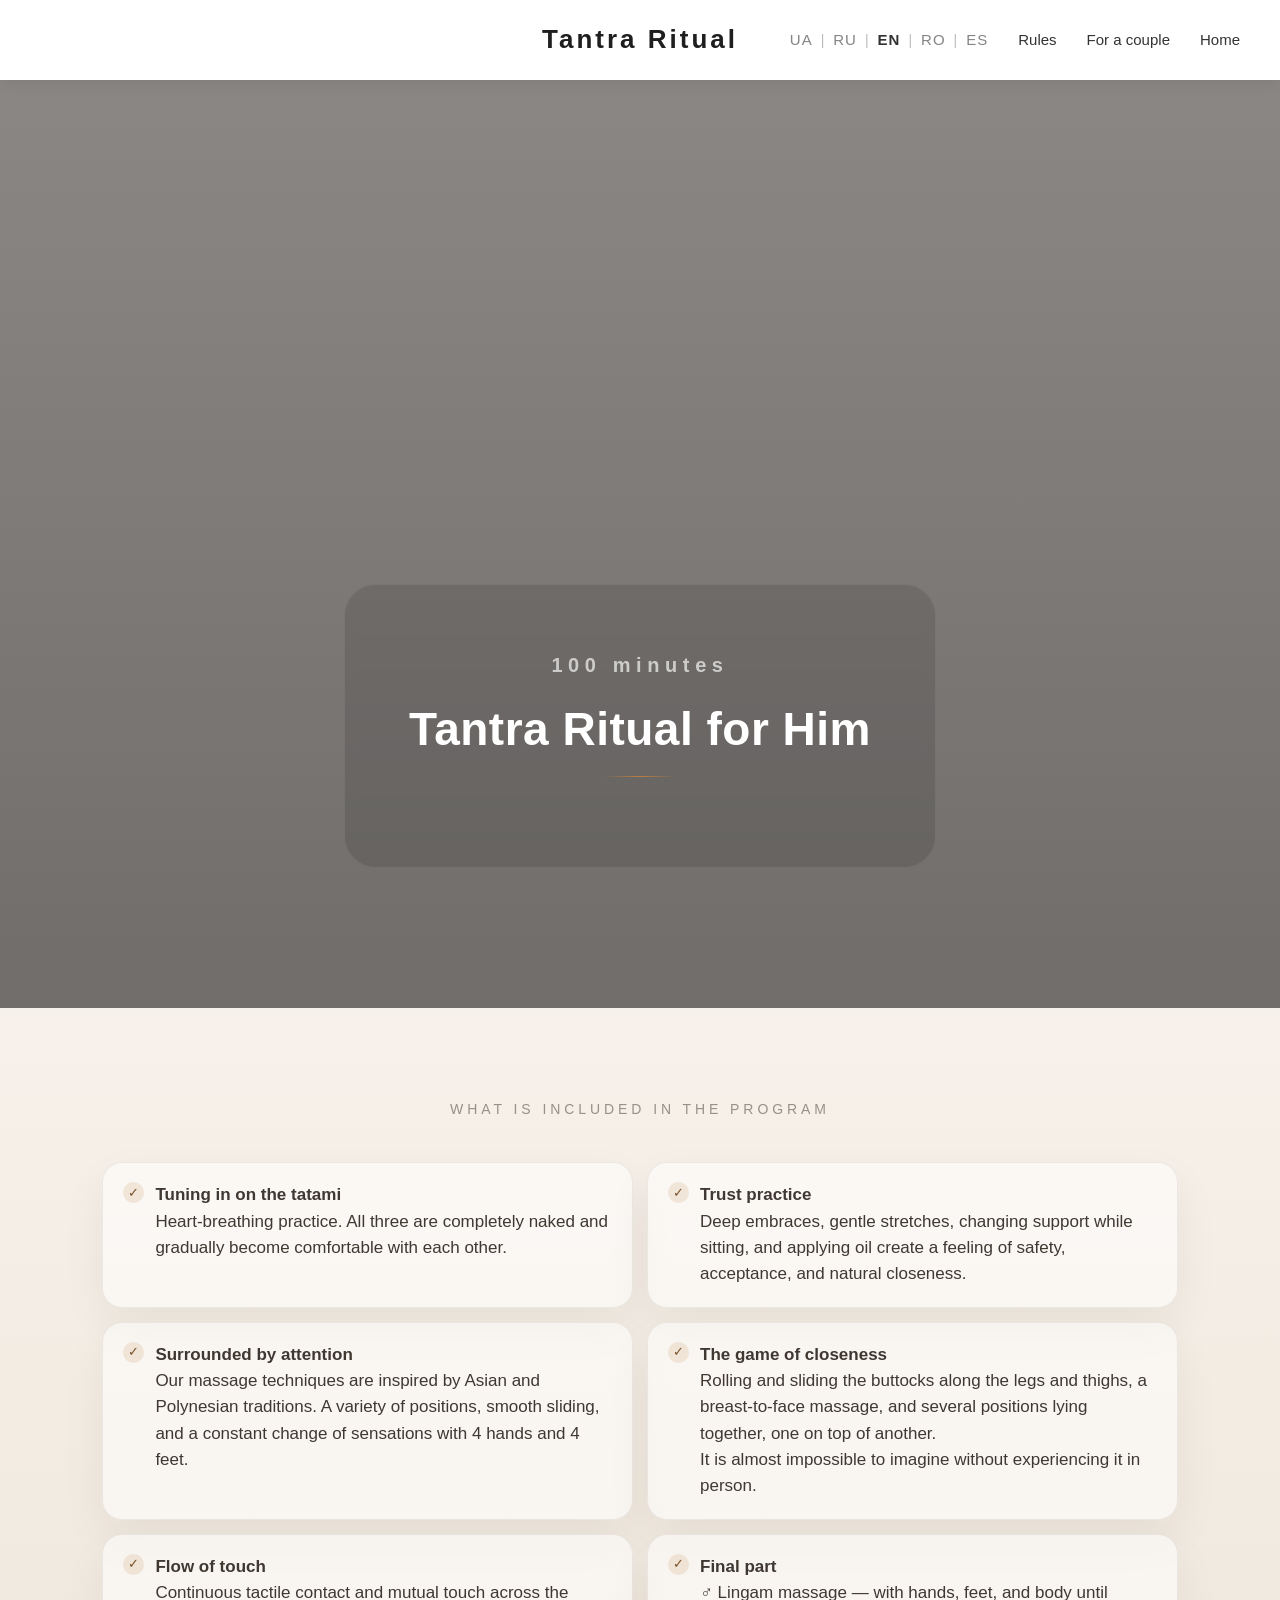
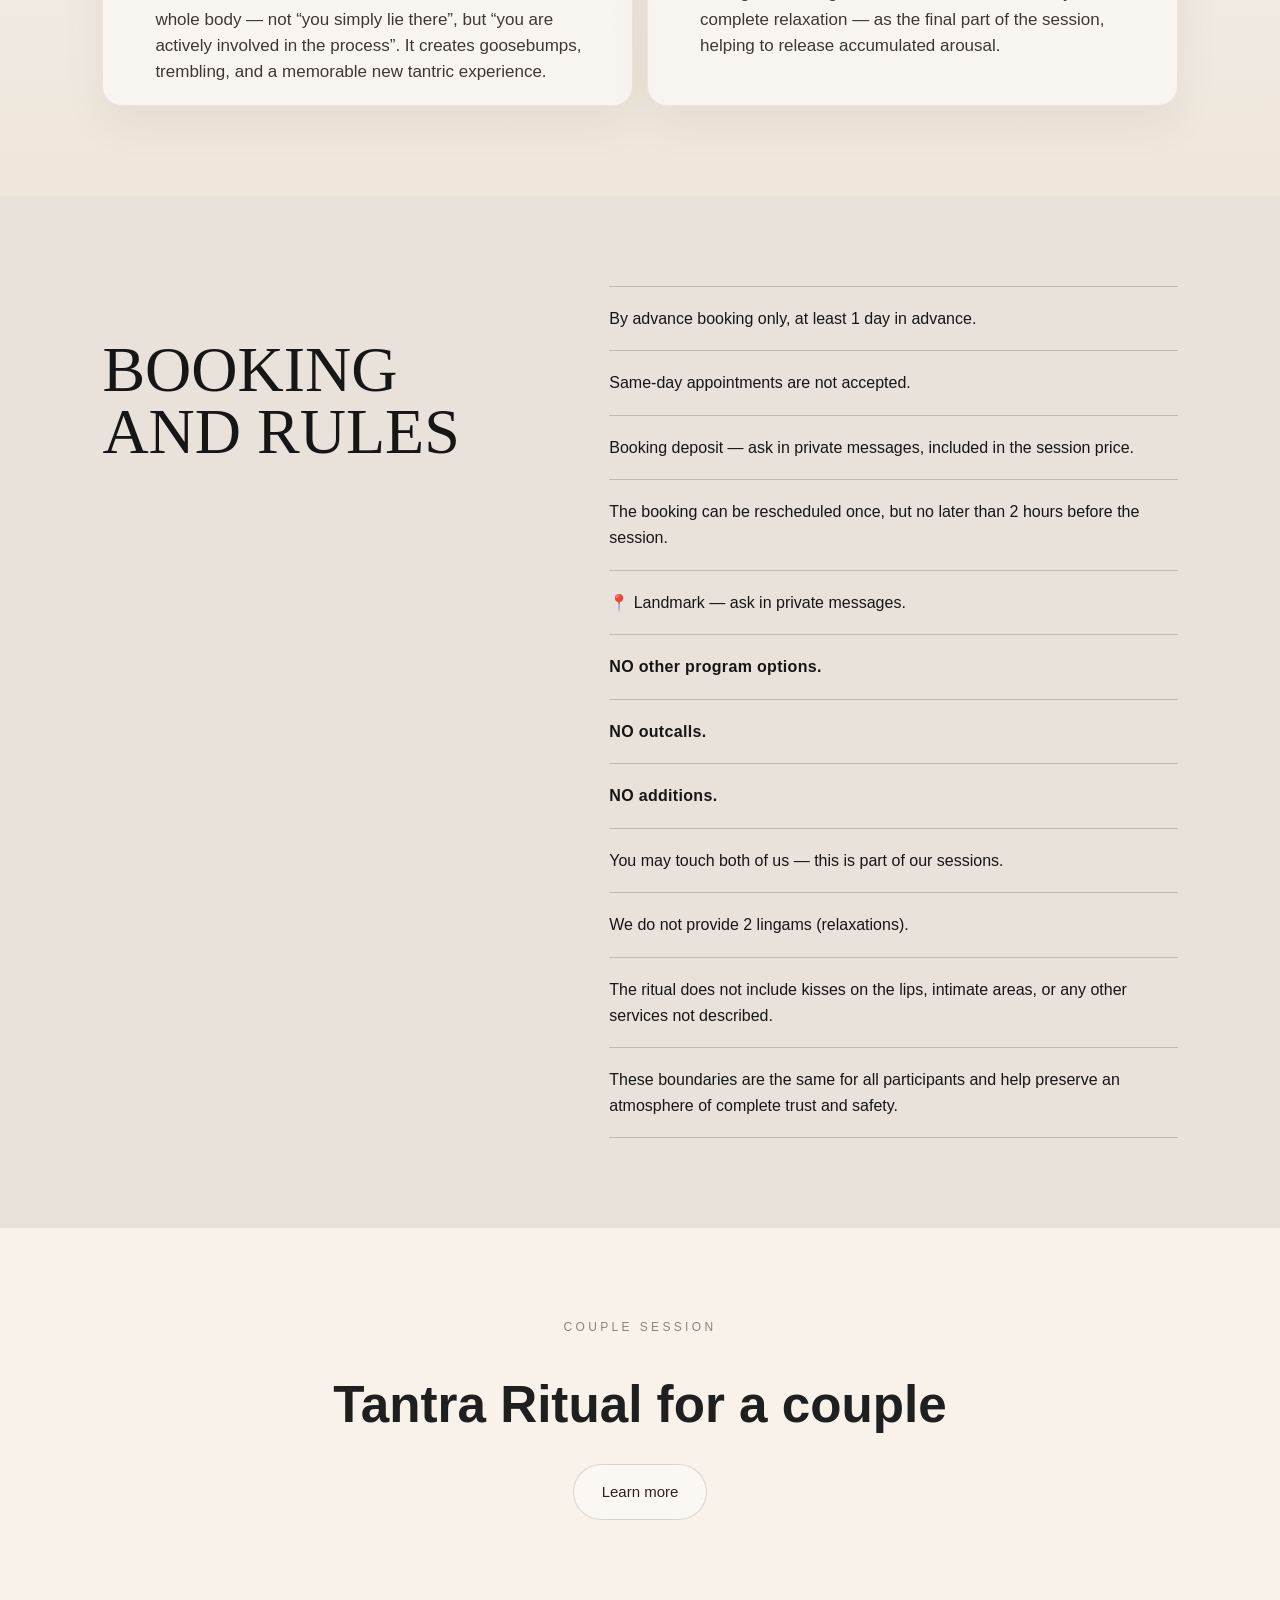
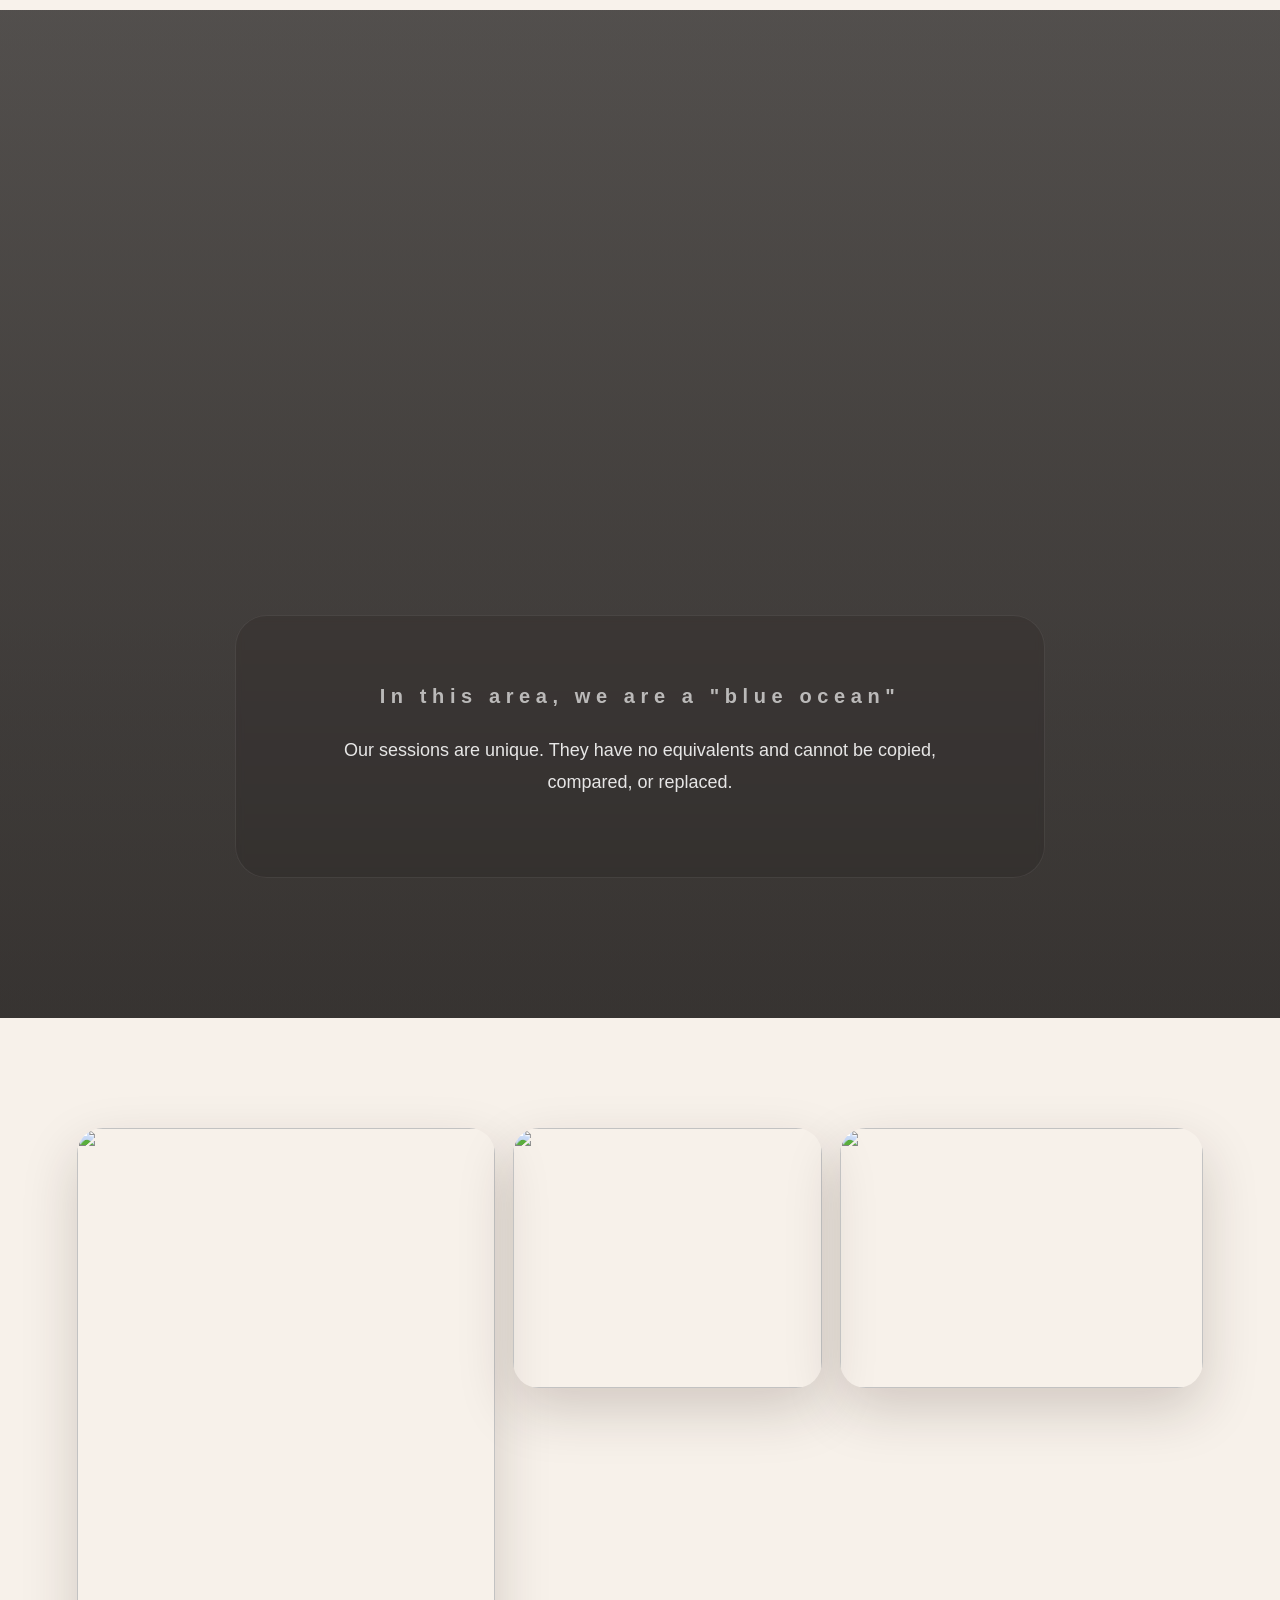
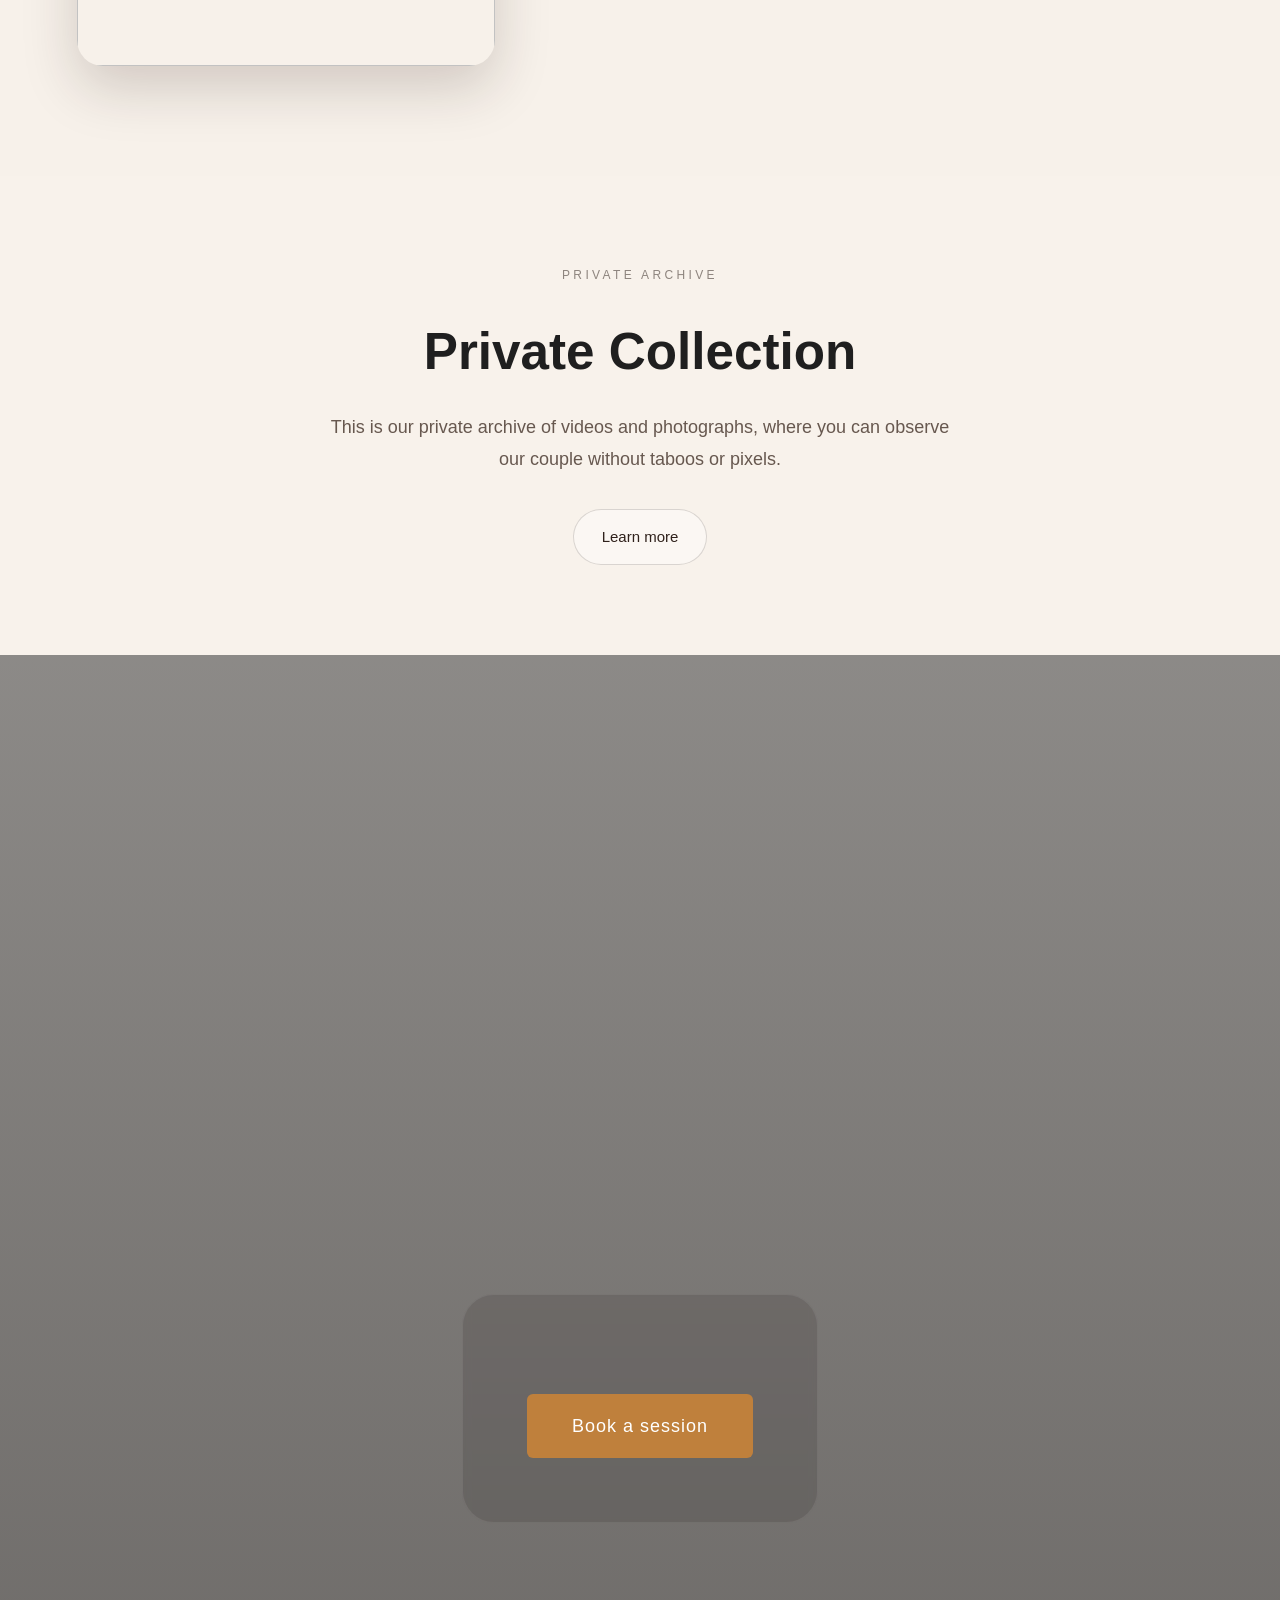
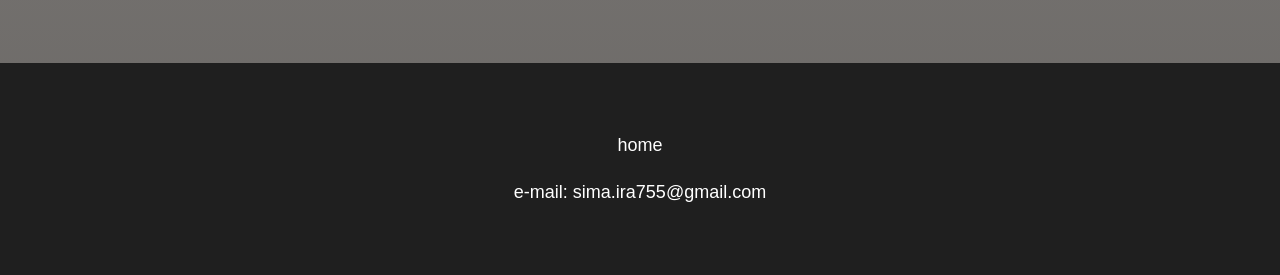
==== ritual_en.html @ 36a88353 "работа с мужским сайтом и для пары" ====
<!DOCTYPE html>
<html lang="en">

<head>
	<meta charset="UTF-8">
	<meta name="viewport" content="width=device-width, initial-scale=1.0">
	<title>Ritual – Tantra Ritual</title>
	<link rel="stylesheet" href="css/style.css">
	<link rel="icon" type="image/png" href="favicon.png">
	<link rel="apple-touch-icon" href="favicon.png">
</head>

<body>

	<!-- HEADER -->

	<header id="header">
		<div class="logo">Tantra Ritual</div>

		<nav class="burger-menu">
			<ul>
				<li class="lang-switch">
					<a href="ritual_ua.html">UA</a>
					<span>|</span>
					<a href="ritual.html">RU</a>
					<span>|</span>
					<a href="ritual_en.html" class="active">EN</a>
					<span>|</span>
					<a href="ritual_ro.html">RO</a>
					<span>|</span>
					<a href="ritual_es.html">ES</a>
				</li>

				<li><a href="#rules">Rules</a></li>
				<li><a href="#couple">For a couple</a></li>
				<li><a href="index_en.html">Home</a></li>
			</ul>
		</nav>

		<div class="burger">
			<div></div>
			<div></div>
			<div></div>
		</div>
	</header>


	<!-- PROGRAM -->

	<section class="video-sessions program-video-section">

		<video class="sessions-video sessions-video-desktop" autoplay muted loop playsinline preload="auto">
			<source src="assets/videos/video_extended_mob.mp4" type="video/mp4">
		</video>

		<video class="sessions-video sessions-video-mobile" autoplay muted loop playsinline preload="auto">
			<source src="assets/videos/video_extended_mob.mp4" type="video/mp4">
		</video>

		<div class="sessions-video-overlay"></div>

		<div class="session-block">
			<div class="session-text program-video-content">

				<div class="program-kicker">
					100 minutes
				</div>

				<h2>
					Tantra Ritual for Him
				</h2>

				<p class="telegram-accent">
					<!-- <strong>8500 UAH</strong> -->
				</p>

			</div>
		</div>
	</section>


	<!-- PROGRAM DETAILS -->

	<section class="program-details">

		<div class="program-details-inner">

			<div class="program-details-title">
				What is included in the program
			</div>

			<div class="program-points">

				<div>
					<strong>Tuning in on the tatami</strong>
					<br>
					Heart-breathing practice. All three are completely
					naked and gradually become comfortable with each other.
				</div>

				<div>
					<strong>Trust practice</strong>
					<br>
					Deep embraces, gentle stretches, changing support while
					sitting, and applying oil create a feeling of safety,
					acceptance, and natural closeness.
				</div>

				<div>
					<strong>Surrounded by attention</strong>
					<br>
					Our massage techniques are inspired by Asian and Polynesian
					traditions. A variety of positions, smooth sliding, and a
					constant change of sensations with 4 hands and 4 feet.
				</div>

				<div>
					<strong>The game of closeness</strong>
					<br>
					Rolling and sliding the buttocks along the legs and thighs,
					a breast-to-face massage, and several positions lying
					together, one on top of another.
					<br>
					It is almost impossible to imagine without experiencing it
					in person.
				</div>

				<div>
					<strong>Flow of touch</strong>
					<br>
					Continuous tactile contact and mutual touch across the whole
					body — not “you simply lie there”, but “you are actively
					involved in the process”.
					It creates goosebumps, trembling, and a memorable new
					tantric experience.
				</div>

				<div>
					<strong>Final part</strong>
					<br>
					♂️ Lingam massage — with hands, feet, and body until complete
					relaxation — as the final part of the session, helping to
					release accumulated arousal.
				</div>

			</div>
		</div>
	</section>


	<!-- BOOKING RULES -->

	<section class="rules section" id="rules">

		<div class="rules-grid">

			<div class="rules-main">
				<h2>
					BOOKING<br>AND RULES
				</h2>
			</div>

			<div class="rules-list">

				<div class="rule">
					By advance booking only,
					at least 1 day in advance.
				</div>

				<div class="rule">
					Same-day appointments are not accepted.
				</div>

				<div class="rule">
					Booking deposit — ask in private messages, included in the session price.
				</div>

				<div class="rule">
					The booking can be rescheduled once, but no later
					than 2 hours before the session.
				</div>

				<div class="rule">
					📍 Landmark — ask in private messages.
				</div>

				<div class="rule strong">
					NO other program options.
				</div>

				<div class="rule strong">
					NO outcalls.
				</div>

				<div class="rule strong">
					NO additions.
				</div>

				<div class="rule">
					You may touch both of us — this is part
					of our sessions.
				</div>

				<div class="rule">
					We do not provide 2 lingams (relaxations).
				</div>

				<div class="rule">
					The ritual does not include kisses on the lips,
					intimate areas, or any other services not described.
				</div>

				<div class="rule">
					These boundaries are the same for all participants
					and help preserve an atmosphere of complete
					trust and safety.
				</div>

			</div>
		</div>
	</section>


	<!-- COUPLE SESSION -->

	<section class="archive-promo" id="couple">

		<div class="archive-promo-inner">

			<div class="hero-kicker">
				couple session
			</div>

			<h2>
				Tantra Ritual
				for a couple
			</h2>

			<a href="couple_en.html" class="btn-secondary">
				Learn more
			</a>

		</div>
	</section>


	<!-- VIDEO -->

	<section class="video-sessions program-video-section">

		<video class="sessions-video sessions-video-desktop" autoplay muted loop playsinline preload="auto">
			<source src="assets/videos/video_sensual_mob.mp4" type="video/mp4">
		</video>

		<video class="sessions-video sessions-video-mobile" autoplay muted loop playsinline preload="auto">
			<source src="assets/videos/video_sensual_mob.mp4" type="video/mp4">
		</video>

		<div class="sessions-video-overlay"></div>
		<div class="sessions-video-overlay"></div>

		<div class="session-block">

			<div class="session-text program-video-content">

				<div class="program-kicker">
					In this area, we are a "blue ocean"
				</div>

				<p class="telegram-accent">
				<p>
					Our sessions are unique. They have no equivalents and
					cannot be copied, compared, or replaced.
				</p>
				</p>

			</div>
		</div>
	</section>


	<!-- GALLERY -->

	<section class="gallery-section">

		<div class="gallery">
			<img src="assets/images/gallery10.jpg">
			<img src="assets/images/gallery1.jpg">
			<img src="assets/images/gallery16.jpg">
		</div>

	</section>


	<!-- PRIVATE ARCHIVE -->

	<section class="archive-promo">

		<div class="archive-promo-inner">

			<div class="hero-kicker">
				private archive
			</div>

			<h2>
				Private Collection
			</h2>

			<p>
				This is our private archive of videos and photographs,
				where you can observe our couple without taboos or pixels.
			</p>

			<a href="archive_en.html" class="btn-secondary">
				Learn more
			</a>

		</div>
	</section>


	<!-- FINAL VIDEO -->

	<section class="video-sessions program-video-section">

		<video class="sessions-video sessions-video-desktop" autoplay muted loop playsinline preload="auto">
			<source src="assets/videos/fireplace.mp4" type="video/mp4">
		</video>

		<video class="sessions-video sessions-video-mobile" autoplay muted loop playsinline preload="auto">
			<source src="assets/videos/fireplace.mp4" type="video/mp4">
		</video>

		<div class="sessions-video-overlay"></div>

		<div class="session-block">

			<div class="session-text">

				<a href="https://www.instagram.com/tantraritualspace/" class="btn-read" target="_blank">
					Book a session
				</a>

			</div>
		</div>
	</section>


	<!-- FOOTER -->

	<footer>

		<p>
			<a href="index_en.html">
				home
			</a>
		</p>

		<p>
			<a href="mailto:sima.ira755@gmail.com">
				e-mail: sima.ira755@gmail.com
			</a>
		</p>

	</footer>


	<script src="js/script.js"></script>

</body>

</html>
---- css/style.css ----
/* ===== ОБЩИЕ СТИЛИ ===== */
body {
  font-family: 'Helvetica Neue', Arial, sans-serif;
  margin: 0;
  background: #f7f6f3;
  color: #1f1f1f;
  line-height: 1.6;
}

section {
  padding: 90px 8%;
}

/* ===== HEADER ===== */

header {
  position: fixed;
  top: 0;
  left: 0;
  width: 100%;
  background: white;
  display: flex;
  align-items: center;
  justify-content: center;
  height: 80px;
  z-index: 1000;
  box-shadow: 0 3px 15px rgba(0, 0, 0, 0.08);
}

html {
  scroll-behavior: smooth;
}

.logo {
  position: absolute;
  left: 50%;
  transform: translateX(-50%);
  font-size: 26px;
  letter-spacing: 3px;
  font-weight: 600;
}

nav {
  position: absolute;
  right: 40px;
}

nav ul {
  display: flex;
  gap: 30px;
  list-style: none;
  padding: 0;
  margin: 0;
}

nav a {
  text-decoration: none;
  color: #333;
  font-size: 15px;
}

nav a:hover {
  opacity: 0.6;
}
/* ===== Lang switch ===== */
.lang-switch {
  display: flex;
  align-items: center;
  gap: 8px;
  font-size: 14px;
  letter-spacing: 1px;
}

.lang-switch a {
  text-decoration: none;
  color: #333;
  opacity: 0.6;
  transition: 0.3s;
}

.lang-switch a:hover {
  opacity: 1;
}

.lang-switch span {
  opacity: 0.3;
}

.lang-switch a.active {
  opacity: 1;
  font-weight: 600;
}

/* ===== HERO ===== */

.hero {
  position: relative;
  min-height: 100vh;
  margin-top: 80px;
  padding: 40px 20px;
  display: flex;
  align-items: center;
  justify-content: center;
  text-align: center;
  background-size: cover;
  background-position: center;
  background-repeat: no-repeat;
  overflow: hidden;
}

.hero-overlay {
  position: absolute;
  inset: 0;
  background: linear-gradient(
    to bottom,
    rgba(0, 0, 0, 0.32),
    rgba(0, 0, 0, 0.42)
  );
  z-index: 1;
}

.hero-content {
  position: relative;
  z-index: 2;
  max-width: 980px;
  color: #ffffff;
}

.hero h1 {
  margin: 0 0 28px;
  font-size: 72px;
  line-height: 1.05;
  font-weight: 600;
  letter-spacing: 1px;
  text-transform: uppercase;
  text-shadow: 0 4px 20px rgba(0, 0, 0, 0.35);
}

.hero p {
  margin: 0 auto;
  max-width: 760px;
  font-size: 24px;
  line-height: 1.65;
  font-weight: 400;
  text-shadow: 0 2px 14px rgba(0, 0, 0, 0.3);
}

.btn-instagram {
  display: inline-block;
  margin-top: 36px;
  padding: 18px 42px;
  background: rgba(22, 22, 22, 0.9);
  color: #ffffff;
  font-size: 18px;
  font-weight: 500;
  letter-spacing: 0.5px;
  text-decoration: none;
  border: 1px solid rgba(255, 255, 255, 0.18);
  border-radius: 4px;
  transition: 0.25s ease;
}

.btn-instagram:hover {
  background: #111111;
  transform: translateY(-2px);
}

@media (max-width: 900px) {
  .hero {
    min-height: 88vh;
    padding: 32px 18px;
  }

  .hero-content {
    max-width: 100%;
  }

  .hero h1 {
    font-size: 42px;
    line-height: 1.08;
    margin-bottom: 22px;
  }

  .hero p {
    font-size: 18px;
    line-height: 1.55;
    max-width: 100%;
  }

  .btn-instagram {
    margin-top: 28px;
    padding: 16px 30px;
    font-size: 16px;
  }
}

.hero {
  position: relative;
  overflow: hidden;
}

.hero::before {
  content: '';
  position: absolute;
  top: 0;
  left: 0;
  width: 100%;
  height: 100%;
  background: linear-gradient(
    to bottom,
    rgba(0, 0, 0, 0.25),
    rgba(0, 0, 0, 0.55)
  );
  z-index: 1;
}

.hero h1 {
  position: relative;
  z-index: 2;
  font-weight: 500;
  letter-spacing: 2px;
}

/* ===== ABOUT ===== */

.about {
  background: white;
  text-align: center;
}

.about p {
  font-size: 20px;
  max-width: 850px;
  margin: auto;
  margin-bottom: 25px;
}

.about-photos {
  display: flex;
  gap: 30px;
  justify-content: center;
  margin-top: 40px;
}

.about-photos img {
  width: 320px;
  height: 420px;
  object-fit: cover;
}

/* ===== SESSION ===== */

.sessions {
  position: relative;
  background-color: #110f0bc0;
  background-size: cover;
  background-position: center center;
  background-repeat: no-repeat;
  padding: 120px 8%;
  overflow: hidden;
}

.session-block {
  display: flex;
  align-items: center;
  gap: 60px;
  max-width: 1200px;
  margin: auto;
  margin-bottom: 50px;
}

.session-block img {
  width: 620px;
  height: 420px;
  object-fit: cover;
}

.session-text {
  max-width: 760px;
  margin: 0 auto;
  text-align: center;
  color: #f5f1ea;
}

.session-text h2 {
  font-size: 46px;
  line-height: 1.15;
  margin: 0 0 18px;
  font-weight: 600;
  letter-spacing: 0.5px;
  color: #ffffff;
}

.session-text p {
  font-size: 22px;
  line-height: 1.8;
  margin: 14px auto;
  color: rgba(255, 255, 255, 0.88);
  max-width: 680px;
}

.btn-read {
  display: inline-block;
  margin-top: 35px;
  padding: 18px 45px;
  background: #bf803c;
  color: white;
  font-size: 18px;
  letter-spacing: 1px;
  border-radius: 6px;
  transition: 0.3s;
  text-decoration: none;
}

.btn-read:hover {
  background: #000;
}

.gallery-section {
  background: #f7f1ea;
  padding: 110px 6%;
  overflow: hidden;
}

.gallery-title {
  text-align: center;
  font-size: clamp(34px, 5vw, 58px);
  line-height: 1.05;
  margin: 0 auto 60px;
  color: #1f1713;
  letter-spacing: -1px;
}

.gallery {
  max-width: 1380px;
  margin: 0 auto;
  display: grid;
  grid-template-columns: 1.15fr 0.85fr 1fr;
  grid-auto-rows: 260px;
  gap: 18px;
}

.gallery img {
  width: 100%;
  height: 100%;
  object-fit: cover;
  cursor: pointer;
  border-radius: 26px;
  box-shadow: 0 22px 55px rgba(42, 24, 15, 0.18);
  transition:
    transform 0.45s ease,
    box-shadow 0.45s ease,
    filter 0.45s ease;
  filter: saturate(0.95) contrast(1.03);
}

.gallery img:hover {
  transform: translateY(-6px) scale(1.015);
  box-shadow: 0 34px 75px rgba(42, 24, 15, 0.28);
  filter: saturate(1.05) contrast(1.06);
}

.gallery img:nth-child(1) {
  grid-row: span 2;
}

.gallery img:nth-child(4) {
  grid-column: span 2;
}

.gallery img:nth-child(7) {
  grid-row: span 2;
}

/* ===== PREMIUM MOBILE GALLERY ===== */

@media (max-width: 900px) {
  .gallery-section {
    padding: 78px 0 86px;
  }

  .gallery-title {
    padding: 0 22px;
    margin-bottom: 34px;
    font-size: 36px;
  }

  .gallery {
    display: flex;
    gap: 16px;
    max-width: none;
    margin: 0;
    padding: 0 22px 18px;
    overflow-x: auto;
    scroll-snap-type: x mandatory;
    -webkit-overflow-scrolling: touch;
  }

  .gallery::-webkit-scrollbar {
    display: none;
  }

  .gallery img {
    flex: 0 0 82%;
    height: 72vh;
    min-height: 620px;
    max-height: 820px;
    border-radius: 28px;
    scroll-snap-align: center;
    box-shadow: 0 24px 55px rgba(42, 24, 15, 0.24);
  }

  .gallery img:nth-child(1),
  .gallery img:nth-child(4),
  .gallery img:nth-child(7) {
    grid-row: auto;
    grid-column: auto;
  }
}

@media (max-width: 480px) {
  .gallery img {
    flex-basis: 86%;
    height: 76vh;
    min-height: 640px;
    max-height: 860px;
  }
}

/* ===== PREMIUM LIGHTBOX ===== */

.lightbox {
  position: fixed;
  inset: 0;
  background: rgba(9, 7, 6, 0.94);
  backdrop-filter: blur(10px);
  -webkit-backdrop-filter: blur(10px);
  display: none;
  align-items: center;
  justify-content: center;
  z-index: 2000;
  padding: 24px;
}

.lightbox.active {
  display: flex;
}

.lightbox img {
  max-width: min(92vw, 1100px);
  max-height: 86vh;
  object-fit: contain;
  border-radius: 24px;
  box-shadow: 0 35px 90px rgba(0, 0, 0, 0.55);
}

.lightbox-close,
.lightbox-prev,
.lightbox-next {
  position: fixed;
  border: none;
  background: rgba(255, 255, 255, 0.12);
  color: white;
  cursor: pointer;
  z-index: 2001;
  backdrop-filter: blur(8px);
  -webkit-backdrop-filter: blur(8px);
  transition: 0.25s ease;
}

.lightbox-close:hover,
.lightbox-prev:hover,
.lightbox-next:hover {
  background: rgba(255, 255, 255, 0.22);
}

.lightbox-close {
  top: 24px;
  right: 24px;
  width: 46px;
  height: 46px;
  border-radius: 50%;
  font-size: 28px;
  line-height: 1;
}

.lightbox-prev,
.lightbox-next {
  top: 50%;
  transform: translateY(-50%);
  width: 52px;
  height: 70px;
  border-radius: 999px;
  font-size: 34px;
}

.lightbox-prev {
  left: 24px;
}

.lightbox-next {
  right: 24px;
}

.lightbox-counter {
  position: fixed;
  bottom: 24px;
  left: 50%;
  transform: translateX(-50%);
  color: rgba(255, 255, 255, 0.72);
  font-size: 15px;
  letter-spacing: 1px;
}

@media (max-width: 700px) {
  .lightbox {
    padding: 14px;
  }

  .lightbox img {
    max-width: 94vw;
    max-height: 78vh;
    border-radius: 20px;
  }

  .lightbox-prev,
  .lightbox-next {
    width: 44px;
    height: 58px;
    font-size: 28px;
  }

  .lightbox-prev {
    left: 10px;
  }

  .lightbox-next {
    right: 10px;
  }

  .lightbox-close {
    top: 14px;
    right: 14px;
  }
}
/* ===== FAQ ===== */

.faq {
  background: #1f1f1f;
  color: #f4f4f4;
  max-width: 1680px;
  margin: 0; /* ключевая строка */
  padding: 100px 60px;
  border-radius: 0;
}

.faq h2 {
  font-size: 36px;
  margin-bottom: 50px;
  text-align: center;
  letter-spacing: 1px;
}

/* карточка вопроса */

.faq-item {
  border-bottom: 1px solid rgba(255, 255, 255, 0.15);
}

/* кнопка вопроса */

.faq-question {
  font-size: 20px;
  padding: 22px 0;
  background: none;
  border: none;
  width: 100%;
  text-align: left;
  cursor: pointer;
  color: #f4f4f4;
  display: flex;
  justify-content: space-between;
  align-items: center;
  transition: 0.3s;
}

.faq-question:hover {
  color: #ffffff;
  opacity: 0.85;
}

/* ответ */

.faq-answer {
  font-size: 18px;
  line-height: 1.6;
  padding: 0 0 25px 0;
  display: none;
  color: #d8d8d8;
}

/* состояние открытого блока */

.faq-item.active .faq-question {
  color: #ffffff;
}

.faq-item.active {
  background: rgba(255, 255, 255, 0.04);
  padding-left: 10px;
  border-left: 3px solid rgba(255, 255, 255, 0.3);
}

/* Instagram кнопка */

.faq .btn-instagram {
  display: block;
  margin: 60px auto 0;
  width: fit-content;
}
/* ===== HERO WIDE ===== */

.hero-wide {
  position: relative;
}

.hero-wide img {
  width: 100%;
  height: 520px;
  object-fit: cover;
}

/* ===== SESSION ===== */

.session-text h2::after {
  content: '';
  display: block;
  width: 72px;
  height: 1px;
  background: linear-gradient(
    to right,
    rgba(191, 128, 60, 0),
    rgba(191, 128, 60, 0.95),
    rgba(191, 128, 60, 0)
  );
  margin: 20px auto 0;
}

/* ===== RITUAL INFO ===== */

.ritual-info {
  background: linear-gradient(135deg, #e9dccf 0%, #dbc8b6 45%, #cbb29a 100%);

  color: #2b1d16;

  padding: 120px 8%;

  margin: 0;
}

.ritual-info-title {
  font-size: 42px;
  line-height: 1.18;
  text-align: center;
  max-width: 980px;
  margin: 0 auto 80px;
  font-weight: 500;
  letter-spacing: 0.3px;
  color: #2b1d16;
}

.ritual-info-grid {
  display: grid;
  grid-template-columns: repeat(2, minmax(0, 1fr));
  gap: 28px;
  max-width: 1280px;
  margin: 0 auto;
}

.ritual-info-card {
  background: rgba(255, 250, 245, 0.42);

  border: 1px solid rgba(59, 37, 26, 0.12);

  padding: 34px 34px 30px;

  border-radius: 24px;

  backdrop-filter: blur(6px);
  -webkit-backdrop-filter: blur(6px);

  box-shadow: 0 18px 55px rgba(49, 28, 18, 0.08);

  transition:
    transform 0.3s ease,
    border-color 0.3s ease,
    background 0.3s ease;
}

.ritual-info-card:hover {
  transform: translateY(-4px);
  background: rgba(255, 255, 255, 0.06);
  border-color: rgba(191, 128, 60, 0.35);
}

.ritual-info-card h3 {
  margin: 0 0 22px;
  font-size: 24px;
  line-height: 1.25;
  font-weight: 500;
  color: #2b1d16;
  letter-spacing: 0.2px;
}

.ritual-info-card h3::after {
  content: '';
  display: block;
  width: 44px;
  height: 1px;
  background: #bf803c;
  margin-top: 12px;
}

.ritual-info-card li {
  margin: 0 0 14px;
  font-size: 18px;
  line-height: 1.75;
  color: rgba(43, 29, 22, 0.78);
}

.ritual-info .btn-instagram {
  display: block;
  margin: 72px auto 0;
  width: fit-content;
}

@media (max-width: 900px) {
  .ritual-info {
    padding: 84px 20px;
  }

  .ritual-info-title {
    font-size: 34px;
    line-height: 1.22;
    margin-bottom: 42px;
  }

  .ritual-info-grid {
    grid-template-columns: 1fr;
    gap: 18px;
  }

  .ritual-info-card {
    padding: 24px 22px;
  }

  .ritual-info-card h3 {
    font-size: 21px;
    margin-bottom: 18px;
  }

  .ritual-info-card li {
    font-size: 18px;
    line-height: 1.65;
  }
}
/* ===== FOOTER ===== */

footer {
  background: #1f1f1f;
  color: white;
  text-align: center;
  padding: 50px;
  font-size: 18px;
}

footer a {
  color: white;
  text-decoration: none;
}

/* ===== MOBILE ===== */

@media (max-width: 900px) {
  nav ul {
    display: none;
  }

  .burger {
    position: absolute;
    right: 25px;
    cursor: pointer;
  }

  .burger div {
    width: 25px;
    height: 3px;
    background: #000;
    margin: 5px;
  }

  .hero h1 {
    font-size: 38px;
  }

  .hero p {
    font-size: 18px;
  }

  .about-photos {
    flex-direction: column;
    align-items: center;
  }

  .session-block {
    flex-direction: column;
    text-align: center;
  }

  .gallery {
    grid-template-columns: repeat(3, 1fr);
    gap: 8px;
  }

  .gallery img {
    height: 160px;
  }
}

/* BURGER MENU */

.nav-open {
  display: flex !important;
  flex-direction: column;
  position: absolute;
  top: 80px;
  right: 20px;
  background: white;
  padding: 30px;
  gap: 20px;
  box-shadow: 0 10px 30px rgba(0, 0, 0, 0.15);
}

/* LIGHTBOX */

/* .lightbox {
  position: fixed;
  top: 0;
  left: 0;
  width: 100%;
  height: 100%;
  background: rgba(0, 0, 0, 0.9);
  display: none;
  align-items: center;
  justify-content: center;
  z-index: 2000;
}

.lightbox img {
  max-width: 90%;
  max-height: 90%;
} */

/* SCROLL ANIMATION */

.hidden {
  opacity: 0;
  transform: translateY(40px);
  transition: 0.7s;
}

.visible {
  opacity: 1;
  transform: translateY(0);
}

/* SCROLL TOP */

.to-top {
  position: fixed;
  bottom: 40px;
  right: 40px;
  width: 50px;
  height: 50px;
  background: black;
  color: white;
  display: none;
  align-items: center;
  justify-content: center;
  cursor: pointer;
  font-size: 20px;
}

===== TELEGRAM SECTION ===== .telegram-section {
  position: relative;
  background-size: cover;
  background-position: center;
  background-repeat: no-repeat;
  padding: 120px 20px;
  overflow: hidden;
  text-align: center;
}

.telegram-overlay {
  position: absolute;
  inset: 0;
  background: rgba(0, 0, 0, 0.48);
  z-index: 1;
}

.telegram-content {
  position: relative;
  z-index: 2;
  max-width: 980px;
  margin: 0 auto;
}

.telegram-section .gallery-title {
  color: #ffffff;
  font-size: 56px;
  line-height: 1.1;
  margin: 0 auto 38px;
  max-width: 900px;
}

.telegram-text-box {
  max-width: 860px;
  margin: 0 auto 34px;
  padding: 34px 38px;
  background: rgba(0, 0, 0, 0.22);
  backdrop-filter: blur(4px);
  -webkit-backdrop-filter: blur(4px);
  border: 1px solid rgba(255, 255, 255, 0.14);
  border-radius: 8px;
}

.telegram-text-box p {
  margin: 0 0 22px;
  font-size: 22px;
  line-height: 1.75;
  color: rgba(255, 255, 255, 0.95);
  text-shadow: 0 2px 12px rgba(0, 0, 0, 0.35);
}

.telegram-text-box p:last-child {
  margin-bottom: 0;
}

.telegram-accent {
  font-size: 24px;
  letter-spacing: 1.4px;
  text-transform: uppercase;
  color: #ffffff;
}

.telegram-section .btn-read {
  margin-top: 8px;
  padding: 18px 42px;
  background: #bf803c;
  color: #ffffff;
  border-radius: 4px;
  font-size: 18px;
  letter-spacing: 0.6px;
  text-decoration: none;
  transition: 0.25s ease;
}

.telegram-section .btn-read:hover {
  background: #a56d31;
  transform: translateY(-2px);
}

@media (max-width: 900px) {
  .telegram-section {
    padding: 84px 18px;
  }

  .telegram-section .gallery-title {
    font-size: 34px;
    margin-bottom: 26px;
  }

  .telegram-text-box {
    padding: 24px 20px;
  }

  .telegram-text-box p {
    font-size: 18px;
    line-height: 1.65;
    margin-bottom: 18px;
  }

  .telegram-accent {
    font-size: 20px;
    letter-spacing: 1px;
  }

  .telegram-section .btn-read {
    padding: 16px 30px;
    font-size: 16px;
  }
}

/* ===== PREMIUM RITUAL TEXT BLOCKS ===== */

.ritual-section,
.programs,
.program-section,
.ritual-programs {
  max-width: 1180px;
  margin-left: auto;
  margin-right: auto;
}

.ritual-section h2,
.program-section h2,
.ritual-programs h2 {
  text-align: left;
}

.ritual-section ul,
.program-section ul,
.ritual-programs ul,
.features ul,
.audience ul {
  list-style: none;
  padding: 0;
  margin: 34px auto 0;
  max-width: 880px;
  display: grid;
  gap: 14px;
}

.ritual-section li,
.program-section li,
.ritual-programs li,
.features li,
.audience li {
  position: relative;
  padding: 22px 26px 22px 62px;
  border-radius: 24px;

  background: linear-gradient(
    135deg,
    rgba(255, 255, 255, 0.58),
    rgba(255, 255, 255, 0.25)
  );

  border: 1px solid rgba(86, 54, 34, 0.12);
  box-shadow: 0 18px 45px rgba(49, 28, 18, 0.08);

  font-size: clamp(17px, 1.1vw, 20px);
  line-height: 1.65;
  text-align: left;
  color: rgba(32, 24, 21, 0.86);
}

.ritual-section li::before,
.program-section li::before,
.ritual-programs li::before,
.features li::before,
.audience li::before {
  content: '✓';

  position: absolute;
  left: 24px;
  top: 22px;

  width: 24px;
  height: 24px;
  border-radius: 50%;

  display: flex;
  align-items: center;
  justify-content: center;

  background: rgba(70, 42, 28, 0.1);
  color: #4a2f22;

  font-size: 14px;
  font-weight: 500;
}

/* Если галочки написаны прямо текстом, делаем строку аккуратнее */
.ritual-section p,
.program-section p,
.ritual-programs p {
  text-align: left;
}

/* /* ===== MOBILE PREMIUM LISTS ===== */

/* ===== PROGRAM SCENE — PREMIUM VISUAL LIST ===== */

.sessions.program-scene {
  min-height: 100vh;
  padding: 150px 8%;
  display: flex;
  align-items: center;
  justify-content: center;
}

.program-panel {
  max-width: 980px;
  padding: clamp(34px, 5vw, 72px);
  border-radius: 34px;
  background: rgba(17, 12, 10, 0.18);

  backdrop-filter: blur(4px);
  -webkit-backdrop-filter: blur(4px);
  border: 1px solid rgba(255, 255, 255, 0.13);
  box-shadow: 0 34px 90px rgba(0, 0, 0, 0.28);
}

.program-kicker {
  margin-bottom: 22px;
  font-size: 20px;
  font-weight: bolder;
  letter-spacing: 0.28em;
  color: rgba(255, 255, 255, 0.66);
}

.program-panel h2 {
  margin-bottom: 24px;
}

.program-panel .telegram-accent {
  margin-bottom: 42px;
}

.program-points {
  display: grid;
  grid-template-columns: 1fr 1fr;
  gap: 14px;
  text-align: left;
}

.program-points div {
  position: relative;
  padding: 19px 20px 19px 52px;
  border-radius: 20px;
  background: rgba(255, 255, 255, 0.075);
  border: 1px solid rgba(255, 255, 255, 0.11);
  color: rgba(255, 255, 255, 0.88);
  font-size: 17px;
  line-height: 1.55;
}

.program-points div::before {
  content: '✓';
  position: absolute;
  left: 20px;
  top: 19px;
  width: 21px;
  height: 21px;
  border-radius: 50%;
  display: flex;
  align-items: center;
  justify-content: center;
  background: rgba(191, 128, 60, 0.22);
  color: #f4c27f;
  font-size: 13px;
}

@media (max-width: 900px) {
  .sessions.program-scene {
    min-height: auto;
    padding: 96px 18px;
  }

  .program-panel {
    padding: 30px 20px;
    border-radius: 28px;
  }

  .program-points {
    grid-template-columns: 1fr;
  }

  .program-points div {
    padding: 18px 18px 18px 48px;
    font-size: 16px;
  }
}

/* ===== FINAL EDITORIAL HERO ===== */

.hero-editorial {
  min-height: calc(100vh - 80px);

  margin-top: 80px;

  display: grid;
  grid-template-columns: 0.95fr 1.05fr;

  align-items: center;

  padding: clamp(44px, 6vw, 84px) clamp(22px, 5vw, 80px);

  gap: clamp(28px, 4vw, 72px);

  background: linear-gradient(135deg, #ede1d2 0%, #e5d2bf 45%, #d9c1aa 100%);
}

.hero-editorial-left {
  max-width: 620px;
}

.hero-kicker {
  margin-bottom: 26px;

  font-size: 12px;
  letter-spacing: 0.28em;
  text-transform: uppercase;

  color: rgba(36, 24, 18, 0.5);
}

.hero-editorial h1 {
  margin: 0 0 32px;

  font-size: clamp(58px, 8vw, 122px);

  line-height: 0.9;
  letter-spacing: -0.065em;
  font-weight: 500;

  color: #241812;
}

.hero-description {
  margin: 0 0 42px;

  max-width: 520px;

  font-size: clamp(17px, 1.1vw, 21px);

  line-height: 1.82;

  color: rgba(36, 24, 18, 0.82);
}

.hero-buttons {
  display: flex;
  flex-wrap: wrap;
  justify-content: flex-start;
  gap: 18px;
}

.hero-btn,
.btn-primary,
.btn-secondary {
  min-height: 54px;

  padding: 0 28px;

  border-radius: 999px;

  display: inline-flex;
  align-items: center;
  justify-content: center;

  text-decoration: none;

  font-size: 15px;

  transition:
    transform 0.25s ease,
    opacity 0.25s ease;
}

.hero-btn-dark,
.btn-primary {
  background: #2f211b;
  color: #f7eee5;
}

.hero-btn-light,
.btn-secondary {
  background: rgba(255, 255, 255, 0.4);

  border: 1px solid rgba(47, 33, 27, 0.16);

  color: #2f211b;
}

.hero-editorial-right img {
  width: 100%;

  height: min(82vh, 880px);

  object-fit: cover;
  object-position: center;

  border-radius: 32px;

  display: block;

  box-shadow: 0 34px 80px rgba(49, 28, 18, 0.18);

  filter: brightness(0.88) saturate(0.92) contrast(1.04);
  transform: scale(1.02);
}

/* ===== MOBILE HERO ===== */

@media (max-width: 900px) {
  .hero-editorial {
    display: flex;
    flex-direction: column;

    min-height: auto;

    padding: 112px 20px 60px;

    gap: 30px;
  }

  .hero-editorial-left {
    width: 100%;
    max-width: none;
  }

  .hero-editorial h1 {
    font-size: clamp(52px, 15vw, 72px);

    line-height: 0.92;

    margin-bottom: 26px;
  }

  .hero-description {
    max-width: none;

    font-size: 17px;

    line-height: 1.72;
  }

  .hero-buttons {
    flex-direction: column;
  }

  .hero-btn,
  .btn-primary,
  .btn-secondary {
    width: 100%;
    box-sizing: border-box;
  }

  .hero-editorial-right {
    width: 100%;
  }

  .hero-editorial-right img {
    height: 58vh;

    min-height: 380px;
    max-height: 560px;

    border-radius: 26px;
  }
}

.ritual-info-action {
  grid-column: 1 / -1;
  display: flex;
  justify-content: center;
  margin-top: 46px;
}

.ritual-info-action .btn-instagram {
  margin: 0;
}

/* ===== LANGUAGE OVERLAY ===== */

.language-overlay {
  position: fixed;
  inset: 0;
  z-index: 99999;

  display: flex;
  align-items: center;
  justify-content: center;

  background: linear-gradient(
    135deg,
    rgba(233, 220, 207, 0.97),
    rgba(214, 194, 176, 0.97)
  );

  backdrop-filter: blur(10px);
  -webkit-backdrop-filter: blur(10px);

  transition:
    opacity 0.45s ease,
    visibility 0.45s ease;
}

.language-overlay.hidden {
  opacity: 0;
  visibility: hidden;
  pointer-events: none;
}

.language-box {
  text-align: center;
  padding: 42px 26px;
}

.language-kicker {
  margin-bottom: 24px;

  font-size: 12px;
  letter-spacing: 0.28em;
  text-transform: uppercase;

  color: rgba(36, 24, 18, 0.46);
}

.language-box h2 {
  margin: 0 0 34px;

  font-size: clamp(38px, 5vw, 72px);
  line-height: 0.94;

  color: #241812;
}

.language-buttons {
  display: grid;
  grid-template-columns: repeat(2, minmax(140px, 1fr));
  gap: 14px;

  width: min(360px, 100%);
  margin: 0 auto;
}

.language-btn {
  min-height: 56px;
  padding: 0 28px;

  border-radius: 999px;
  border: none;

  background: #2f211b;
  color: #f7eee5;

  font-size: 15px;
  letter-spacing: 0.04em;

  cursor: pointer;

  transition:
    transform 0.25s ease,
    opacity 0.25s ease;
}

.language-btn:hover {
  transform: translateY(-2px);
}

@media (max-width: 700px) {
  .language-box {
    width: 100%;
    padding: 34px 22px;
  }

  .language-buttons {
    grid-template-columns: 1fr;
    width: 100%;
  }

  .language-btn {
    width: 100%;
  }
}

/* ===== VIDEO SESSIONS ===== */

.video-sessions {
  position: relative;

  overflow: hidden;

  min-height: 92vh;

  display: flex;
  align-items: center;
  justify-content: center;
}

.sessions-video {
  position: absolute;

  inset: 0;

  width: 100%;
  height: 100%;

  object-fit: cover;

  z-index: 1;
}

.sessions-video-mobile {
  display: none;
}

.sessions-video-overlay {
  position: absolute;

  inset: 0;

  z-index: 2;

  pointer-events: none;

  background: linear-gradient(
    to bottom,
    rgba(14, 10, 8, 0.46),
    rgba(14, 10, 8, 0.58)
  );
}

.video-sessions .session-block {
  position: relative;
  z-index: 3;
}

.video-sessions .session-text {
  max-width: 720px;

  padding: clamp(40px, 5vw, 80px);

  border-radius: 32px;

  background: rgba(22, 15, 12, 0.12);

  backdrop-filter: blur(4px);
  -webkit-backdrop-filter: blur(4px);

  border: 1px solid rgba(255, 255, 255, 0.08);
}

.video-sessions h2 {
  margin-bottom: 26px;
}

.video-sessions p {
  font-size: clamp(18px, 1.25vw, 24px);

  line-height: 1.8;
}

@media (max-width: 900px) {
  .video-sessions {
    min-height: 78vh;
  }

  .video-sessions .session-text {
    margin: 0 20px;

    padding: 34px 24px;
  }
  .sessions-video-desktop {
    display: none;
  }

  .sessions-video-mobile {
    display: block;
  }
}

/* ===== PROGRAM DETAILS ===== */

.program-video-section {
  min-height: 92vh;
}

.program-video-content {
  max-width: 760px;

  padding: clamp(40px, 5vw, 80px);

  border-radius: 32px;

  background: rgba(22, 15, 12, 0.12);

  backdrop-filter: blur(4px);
  -webkit-backdrop-filter: blur(4px);

  border: 1px solid rgba(255, 255, 255, 0.08);
}

.program-details {
  padding: 90px 8%;

  background: linear-gradient(180deg, #f6f1ea 0%, #efe7dc 100%);
}

.program-details-inner {
  max-width: 1200px;
  margin: 0 auto;
}

.program-details-title {
  text-align: center;

  font-size: 14px;

  letter-spacing: 0.28em;

  text-transform: uppercase;

  color: rgba(40, 28, 20, 0.45);

  margin-bottom: 42px;
}

.program-details .program-points div {
  background: rgba(255, 255, 255, 0.55);

  color: rgba(33, 24, 18, 0.86);

  border: 1px solid rgba(70, 42, 28, 0.08);

  box-shadow: 0 18px 45px rgba(49, 28, 18, 0.06);
}

.program-details .program-points div::before {
  background: rgba(191, 128, 60, 0.15);

  color: #7a5228;
}

@media (max-width: 900px) {
  .program-details {
    padding: 70px 20px;
  }
}

/* ===== HERO UPDATE ===== */

.hero-buttons {
  display: flex;
  flex-wrap: wrap;
  gap: 18px;
  align-items: center;
}

.archive-btn {
  opacity: 0.82;
  background: rgba(255, 255, 255, 0.12);
  color: #000;
  border: 1px solid rgba(255, 255, 255, 0.22);
  backdrop-filter: blur(12px);
  -webkit-backdrop-filter: blur(12px);
  transition: 0.3s;
}

.archive-btn:hover {
  opacity: 1;
  background: rgba(255, 255, 255, 0.18);
}

/* ===== Archive promo ===== */

.archive-promo {
  padding: 90px 20px;

  background: #f8f2eb;

  text-align: center;
}

.archive-promo-inner {
  max-width: 720px;

  margin: auto;
}

.archive-promo h2 {
  font-size: clamp(34px, 4vw, 56px);

  margin: 18px 0;
}

.archive-promo p {
  max-width: 620px;

  margin: 0 auto 34px;

  font-size: 18px;

  line-height: 1.8;

  color: #67584f;
}

/* ===== IMAGE SESSIONS ===== */

.program-image-section {
  position: relative;
  overflow: hidden;
  min-height: 92vh;

  display: flex;
  align-items: center;
  justify-content: center;

  background: #110f0b;
}

/* Изображение */

.program-image-section .sessions-image {
  position: absolute;
  inset: 0;

  width: 100%;
  height: 100%;

  object-fit: cover;
  object-position: center;

  z-index: 1;
}

/* Затемнение */

.program-image-section .sessions-image-overlay {
  position: absolute;
  inset: 0;

  z-index: 2;
  pointer-events: none;

  background: linear-gradient(
    to bottom,
    rgba(14, 10, 8, 0.35),
    rgba(14, 10, 8, 0.52)
  );
}

/* Текст поверх изображения */

.program-image-section .session-block {
  position: relative;
  z-index: 3;

  width: 100%;
  margin: 0 auto;
}

.program-image-section .program-image-content {
  max-width: 760px;

  padding: clamp(40px, 5vw, 80px);

  border-radius: 32px;

  background: rgba(22, 15, 12, 0.12);

  backdrop-filter: blur(4px);
  -webkit-backdrop-filter: blur(4px);

  border: 1px solid rgba(255, 255, 255, 0.08);
}

/* ===== MOBILE ===== */

@media (max-width: 900px) {
  .program-image-section {
    min-height: 100svh;
    height: 100svh;

    padding: 0;

    display: flex;
    align-items: center;
    justify-content: center;
  }

  /* Поворачиваем только изображение */

  .program-image-section .sessions-image {
    width: 100vh;
    height: 100vw;

    max-width: none;
    max-height: none;

    object-fit: cover;
    object-position: center;

    transform: rotate(90deg);

    inset: auto;
  }

  /* Затемнение остаётся нормальным */

  .program-image-section .sessions-image-overlay {
    inset: 0;

    background: linear-gradient(
      to bottom,
      rgba(14, 10, 8, 0.35),
      rgba(14, 10, 8, 0.52)
    );
  }

  /* Текст НЕ поворачивается */

  .program-image-section .session-block {
    position: relative;
    z-index: 3;

    width: 100%;
  }

  .program-image-section .program-image-content {
    width: calc(100% - 40px);
    max-width: 760px;

    margin: 0 auto;

    padding: 34px 24px;

    border-radius: 28px;
  }

  .program-image-section h2 {
    font-size: 34px;
    line-height: 1.15;
  }

  .program-image-section .program-kicker {
    font-size: 16px;
    letter-spacing: 0.2em;
  }
}

/* =========================================================
   RULES
========================================================= */

.rules {
  background: #e8e2da;
  color: #161616;
}

.rules-grid {
  display: grid;
  grid-template-columns: 0.8fr 1.2fr;
  gap: 10vw;
}

.rules-main h2 {
  font-family: 'Playfair Display', serif;
  font-size: clamp(45px, 5vw, 75px);
  font-weight: 400;
  line-height: 0.98;
}

.rules-list {
  max-width: 700px;
}

.rule {
  padding: 19px 0;
  border-top: 1px solid rgba(0, 0, 0, 0.18);
  font-size: 16px;
}

.rule:last-child {
  border-bottom: 1px solid rgba(0, 0, 0, 0.18);
}

.rule.strong {
  font-weight: 600;
  letter-spacing: 0.02em;
}

@media (max-width: 768px) {
  /* =====================================================
       RULES — MOBILE
    ====================================================== */

  .rules {
    padding: 80px 20px;
  }

  .rules .section-label {
    margin-bottom: 45px;
    font-size: 10px;
    letter-spacing: 0.16em;
  }

  .rules-grid {
    display: block;
  }

  .rules-main {
    margin-bottom: 45px;
  }

  .rules-main h2 {
    font-size: clamp(42px, 12vw, 58px);
    line-height: 0.95;
  }

  .rules-list {
    width: 100%;
    max-width: none;
  }

  .rule {
    padding: 17px 0;
    font-size: 15px;
    line-height: 1.5;
  }

  .rule.strong {
    font-size: 15px;
    font-weight: 600;
  }
}
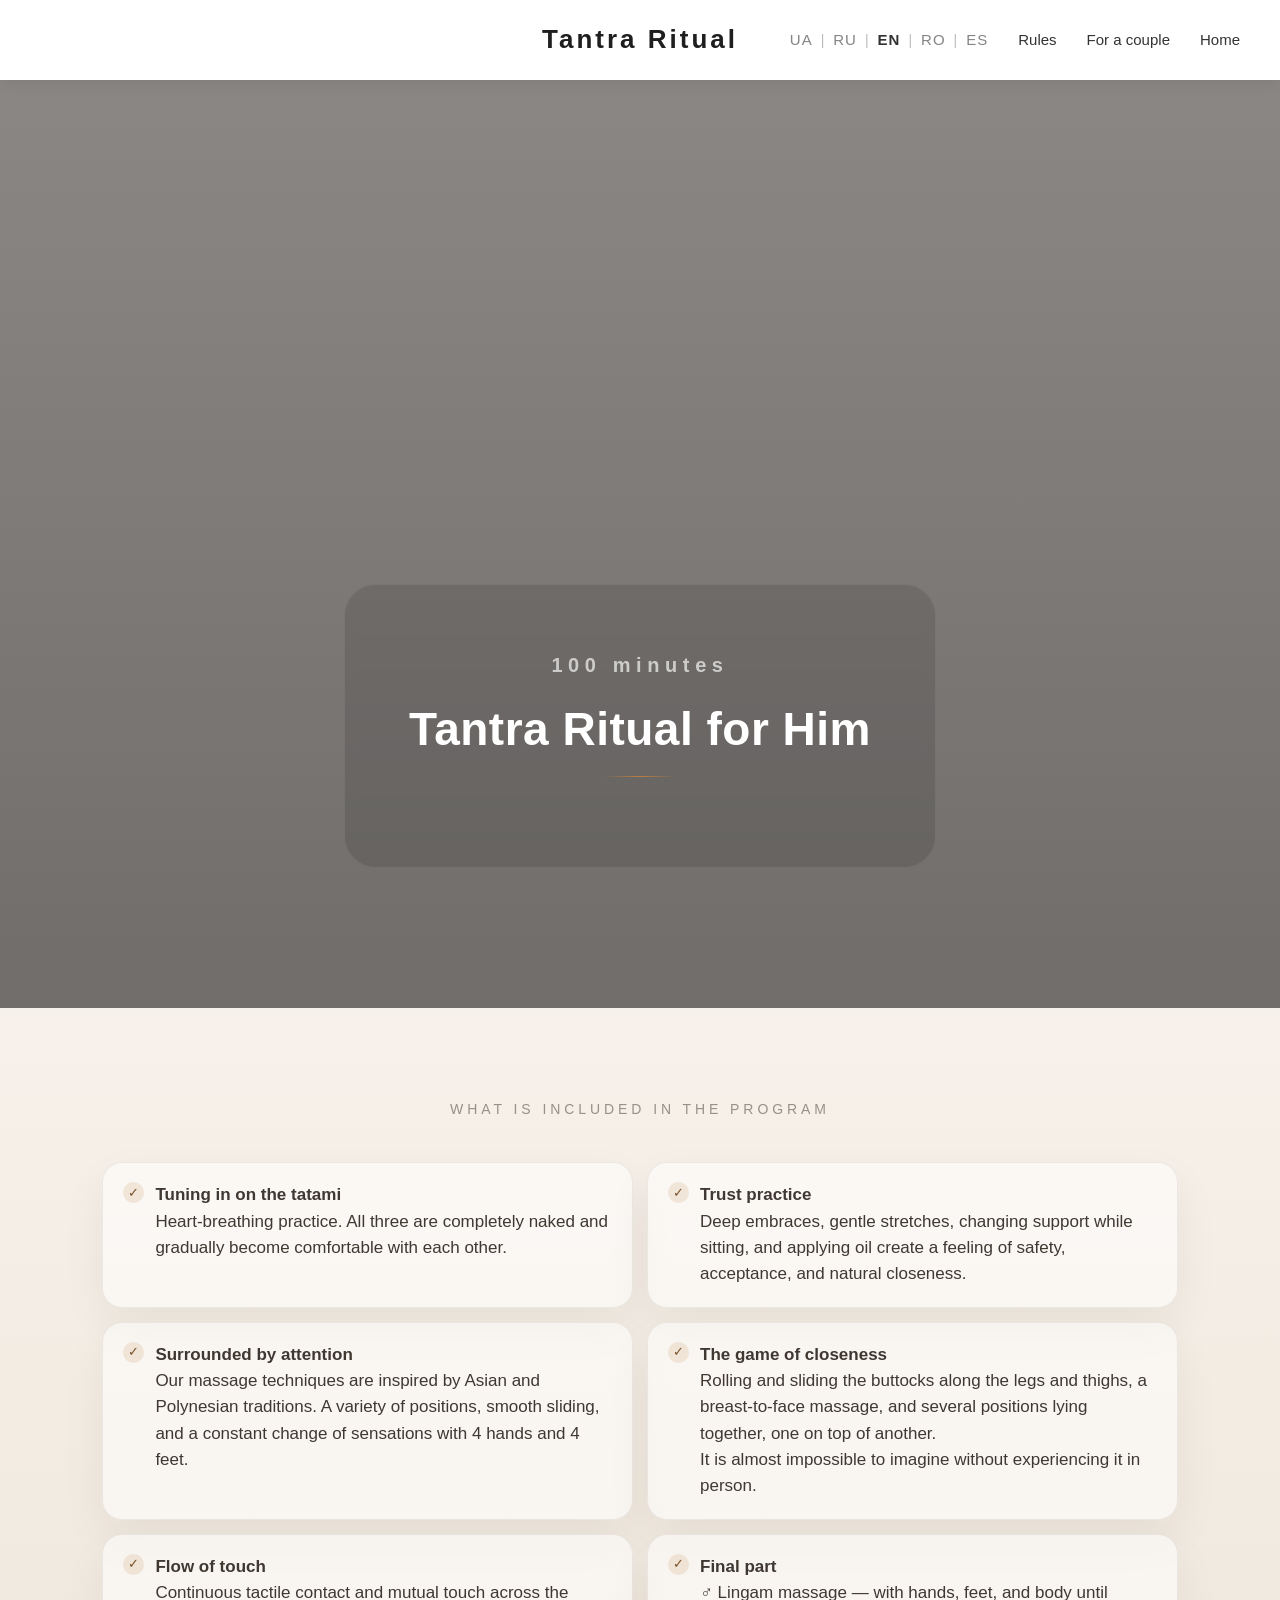
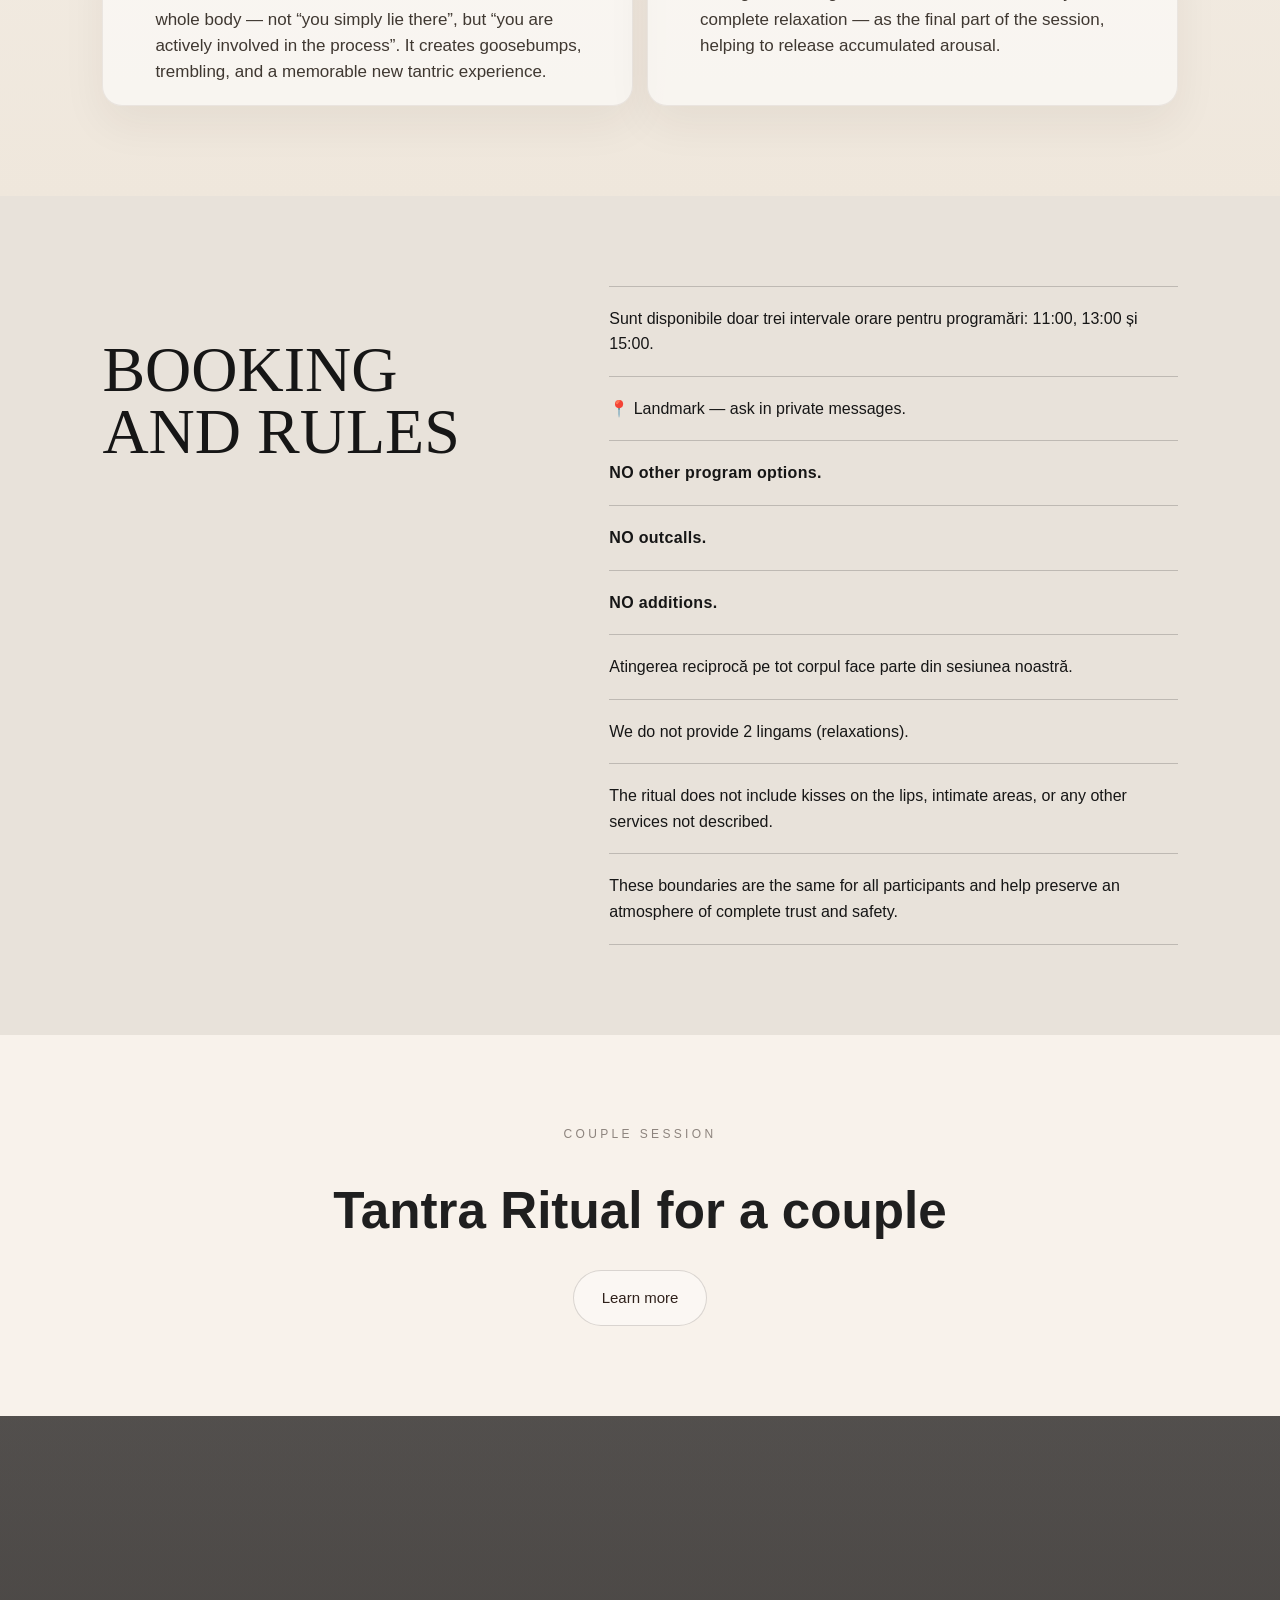
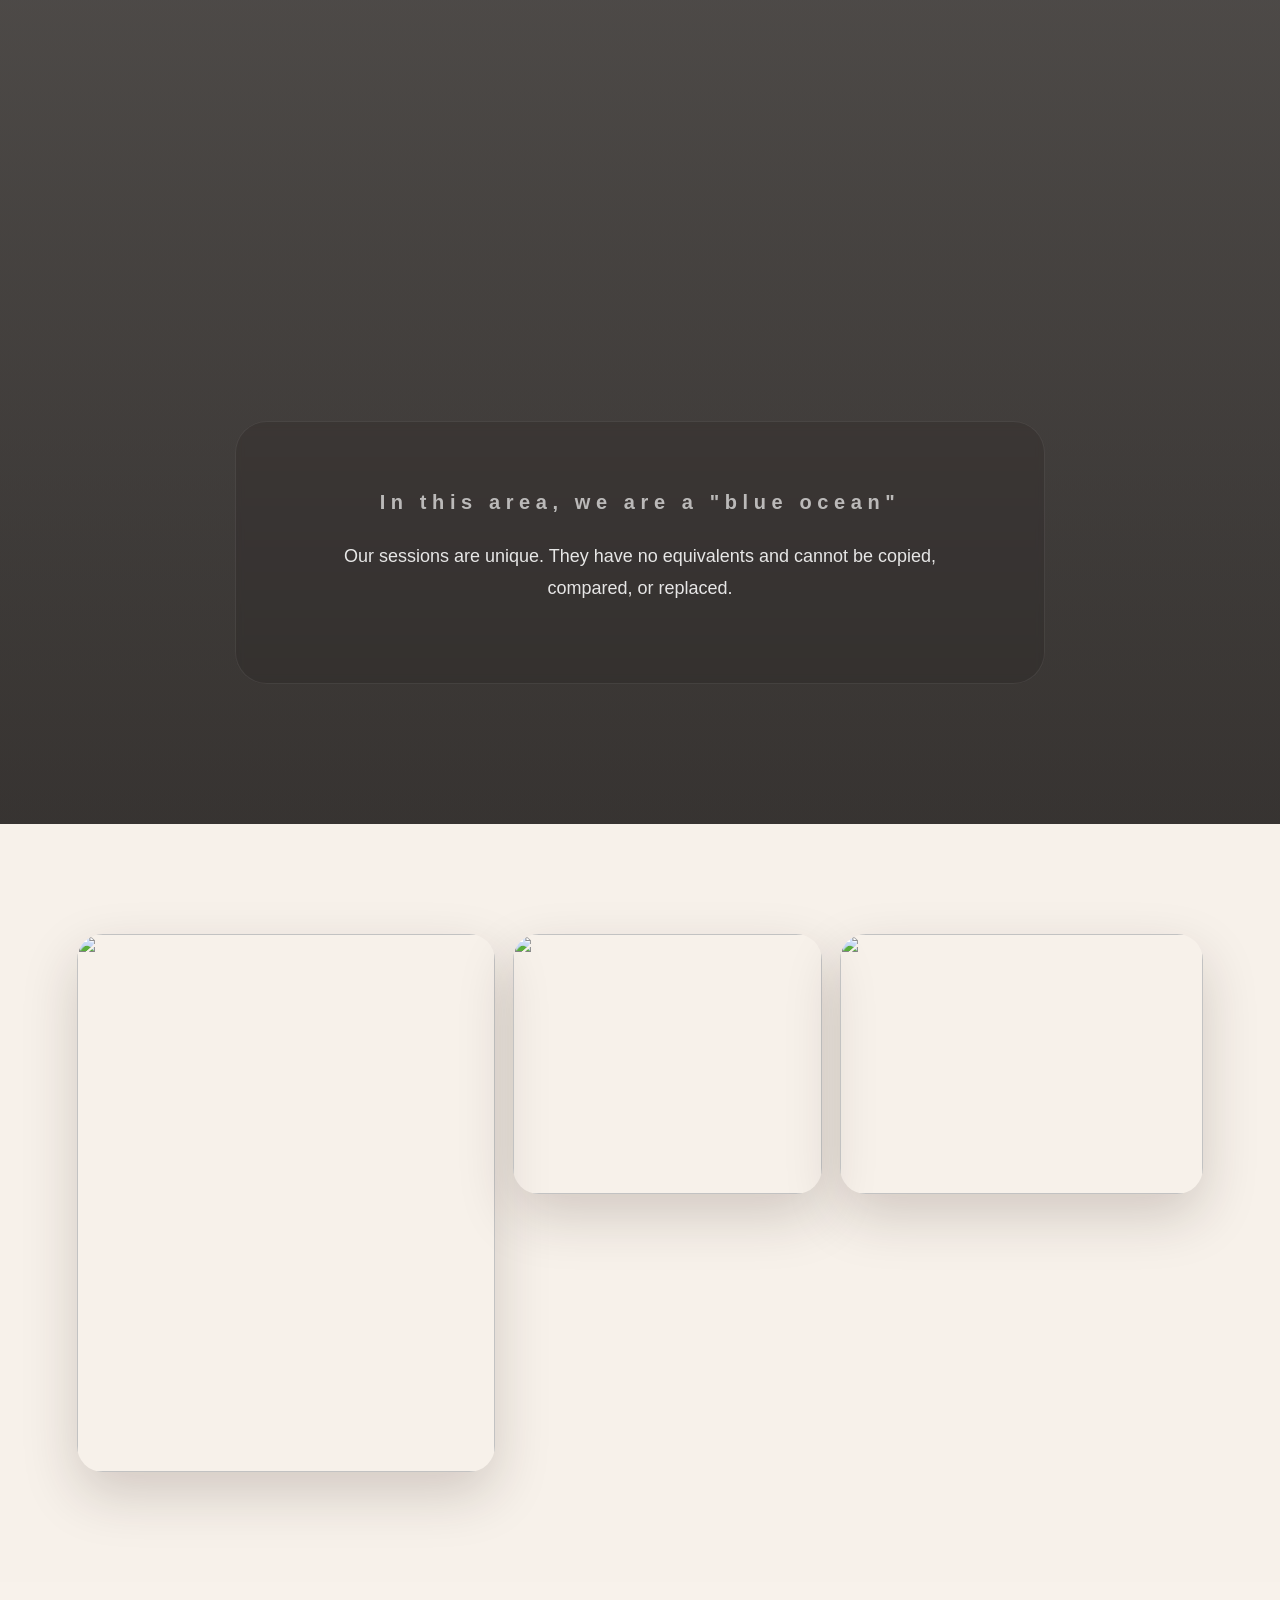
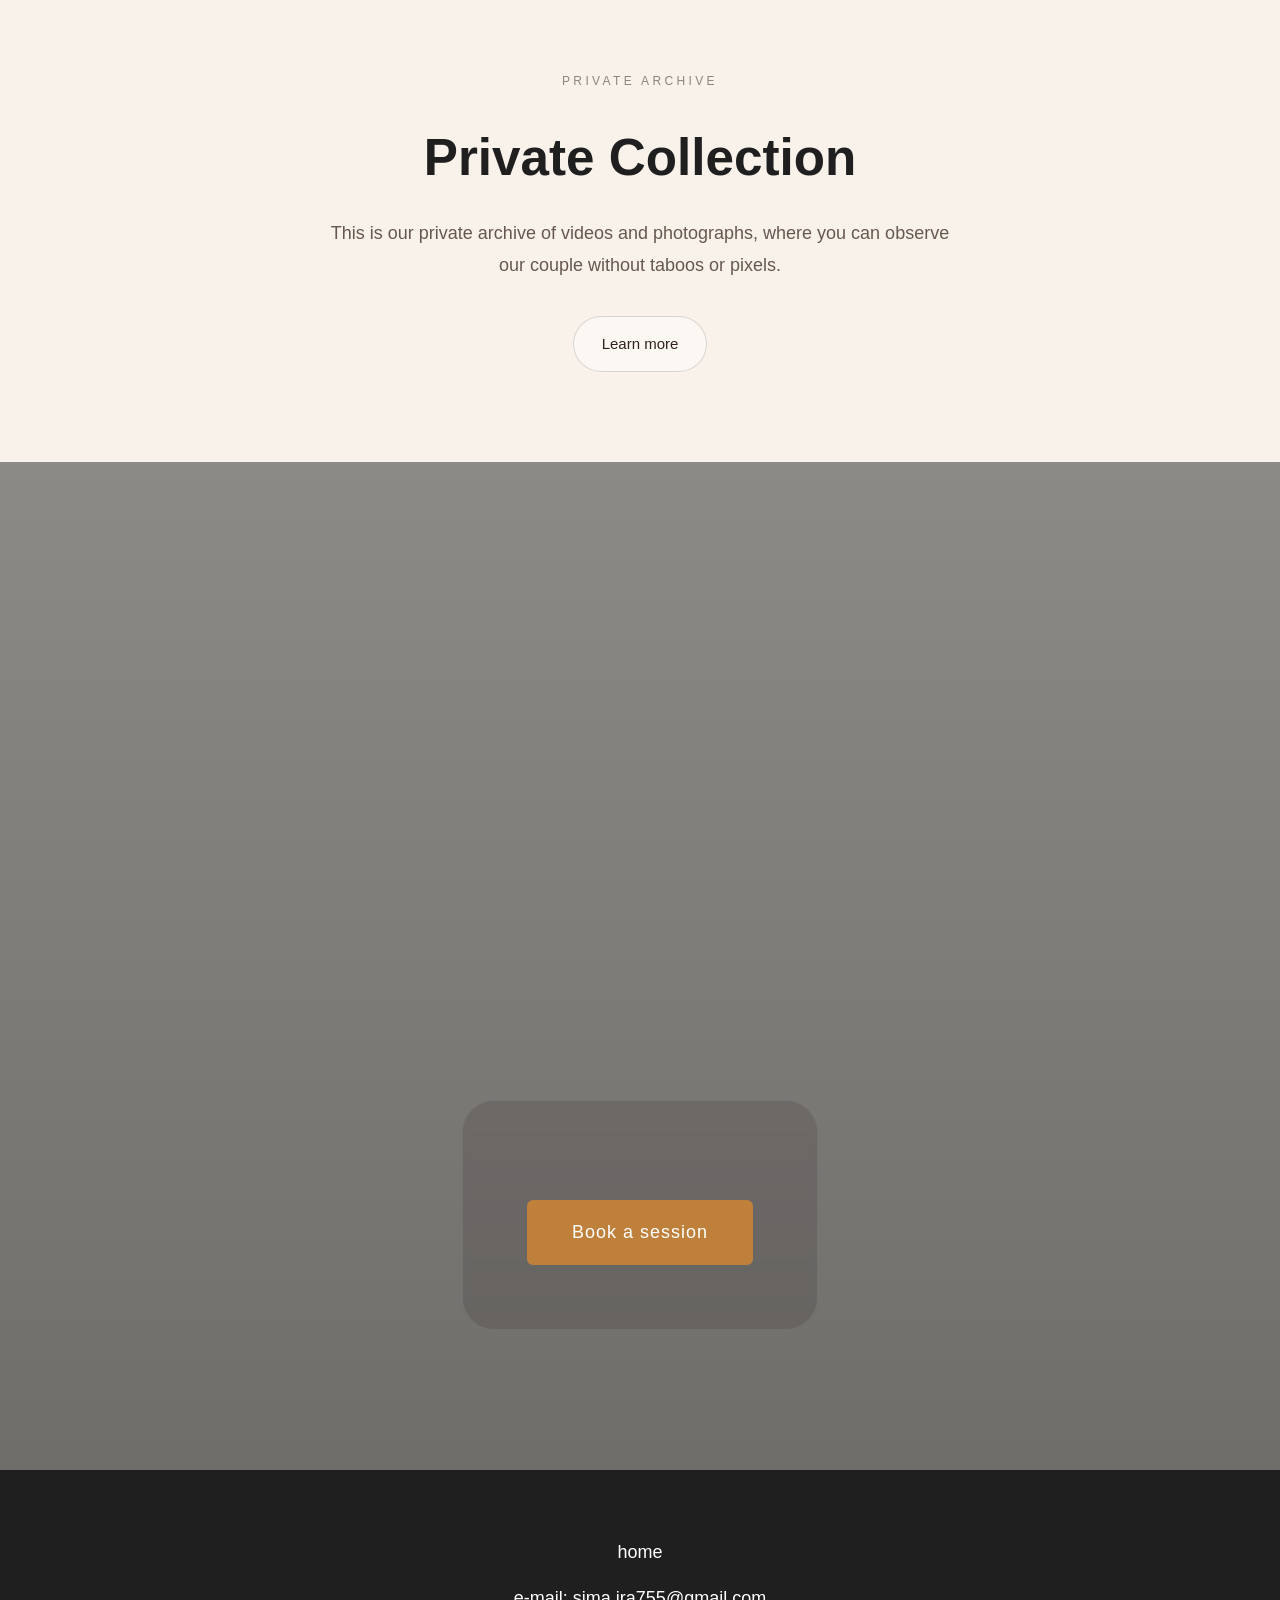
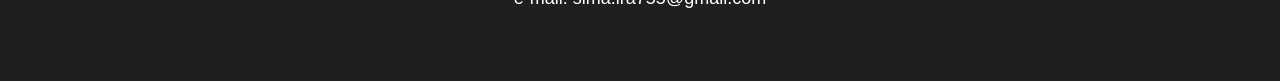
==== commit 8ceacc8f: "время" ====
--- a/ritual_en.html
+++ b/ritual_en.html
@@ -162,22 +162,9 @@
 
 			<div class="rules-list">
 
-				<div class="rule">
-					By advance booking only,
-					at least 1 day in advance.
-				</div>
-
-				<div class="rule">
-					Same-day appointments are not accepted.
-				</div>
-
-				<div class="rule">
-					Booking deposit — ask in private messages, included in the session price.
-				</div>
-
-				<div class="rule">
-					The booking can be rescheduled once, but no later
-					than 2 hours before the session.
+
+				<div class="rule">
+					Sunt disponibile doar trei intervale orare pentru programări: 11:00, 13:00 și 15:00.
 				</div>
 
 				<div class="rule">
@@ -197,8 +184,7 @@
 				</div>
 
 				<div class="rule">
-					You may touch both of us — this is part
-					of our sessions.
+					Atingerea reciprocă pe tot corpul face parte din sesiunea noastră.
 				</div>
 
 				<div class="rule">
